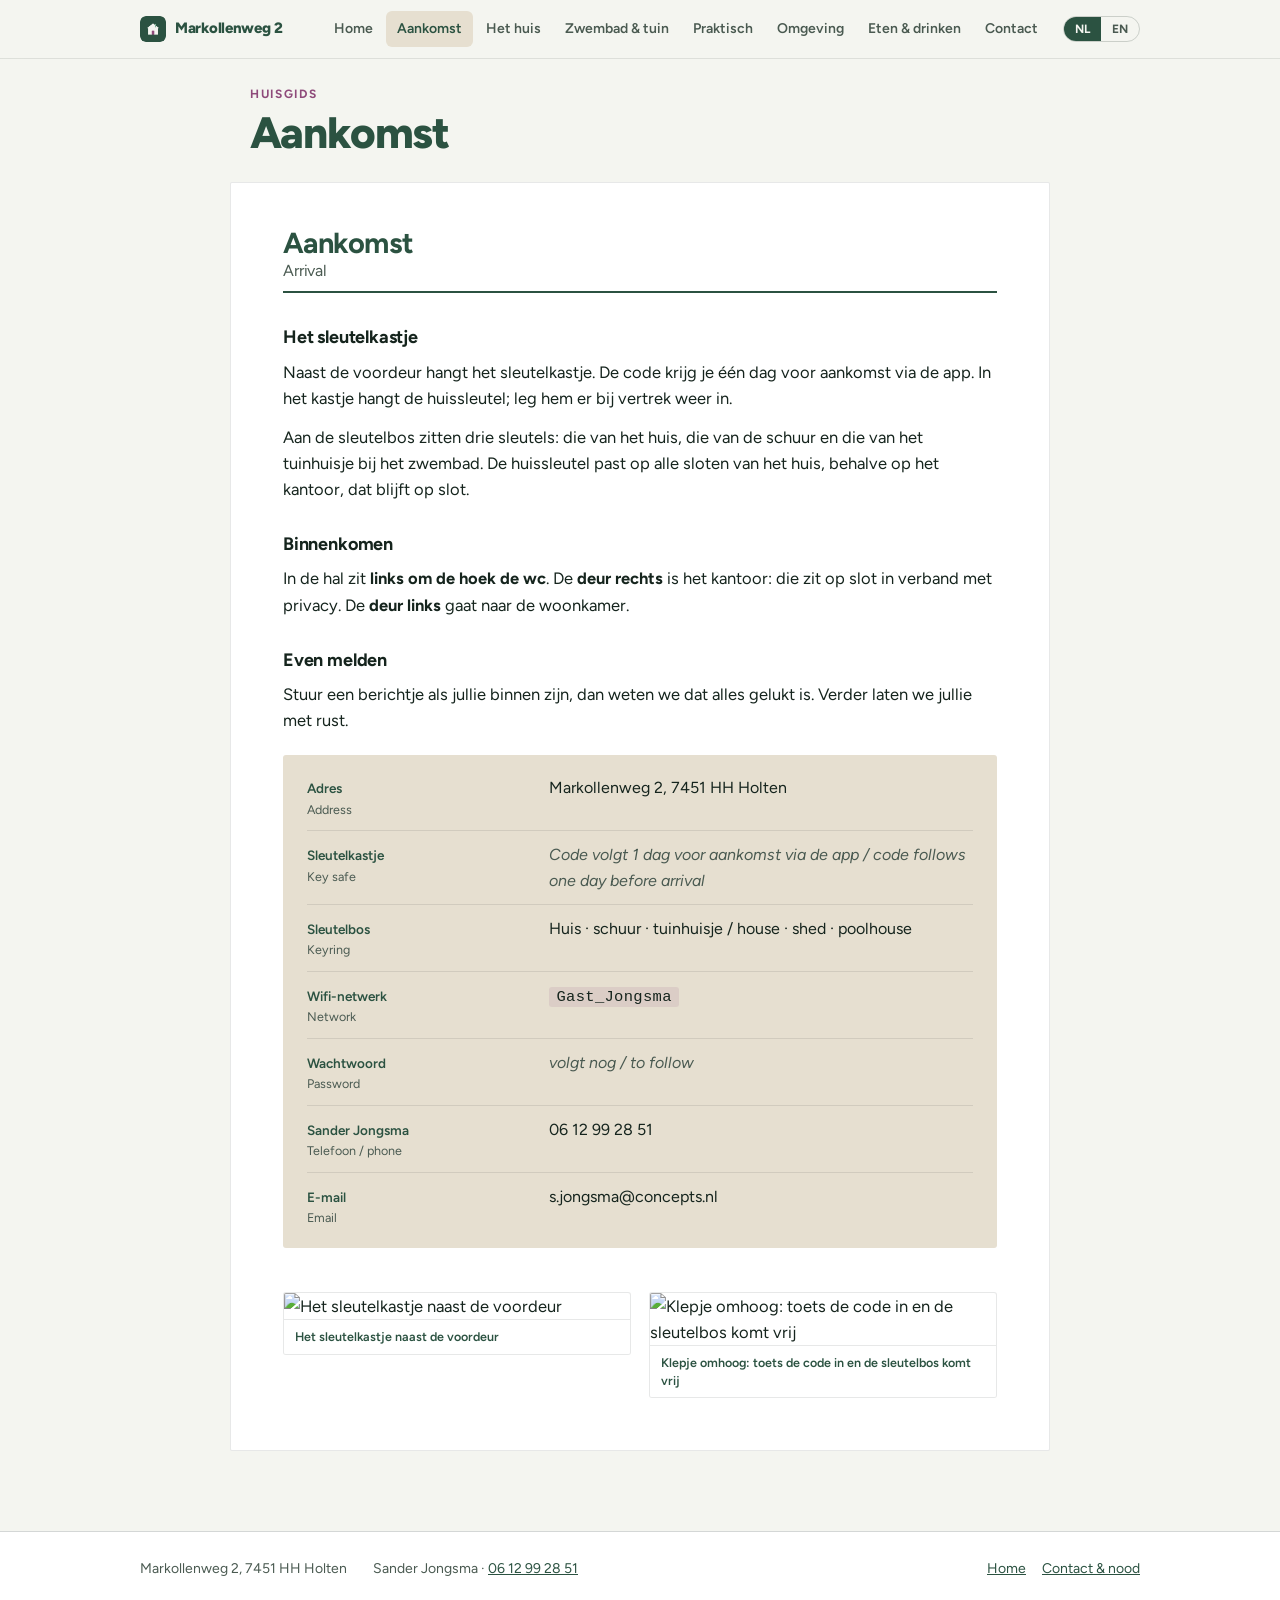
==== aankomst.html @ 1d3ffe27 "Add files via upload" ====
<!DOCTYPE html>
<html lang="nl">
<head>
<meta charset="utf-8">
<meta name="viewport" content="width=device-width, initial-scale=1">
<title>Aankomst | Huisgids Markollenweg 2</title>
<meta name="description" content="Gastengids voor Markollenweg 2 in Holten.">
<meta name="theme-color" media="(prefers-color-scheme: light)" content="#2B5241">
<meta name="theme-color" media="(prefers-color-scheme: dark)" content="#101A16">
<meta name="apple-mobile-web-app-capable" content="yes">
<meta name="mobile-web-app-capable" content="yes">
<meta name="apple-mobile-web-app-title" content="Huisgids">
<link rel="manifest" href="manifest.webmanifest">
<link rel="icon" type="image/png" href="favicon-64.png" sizes="64x64">
<link rel="apple-touch-icon" href="apple-touch-icon.png">
<link rel="preconnect" href="https://fonts.googleapis.com">
<link rel="preconnect" href="https://fonts.gstatic.com" crossorigin>
<link href="https://fonts.googleapis.com/css2?family=Figtree:ital,wght@0,400;0,500;0,600;0,700;0,800;1,400&display=swap" rel="stylesheet">
<link rel="stylesheet" href="styles.css">
</head>
<body data-lang="nl">
<header class="nav">
  <div class="nav-in">
    <a class="brand" href="index.html"><img src="icon-192.png" alt=""><span>Markollenweg 2</span></a>
    <button class="burger" aria-label="Menu" aria-expanded="false"><svg viewBox="0 0 24 24" fill="none" stroke="currentColor" stroke-width="2"><path d="M3 6h18M3 12h18M3 18h18"/></svg></button>
    <nav class="menu" id="menu"><a href="index.html"><span class="bi"><span class="nl" lang="nl">Home</span><span class="en" lang="en">Home</span></span></a><a href="aankomst.html" aria-current="page"><span class="bi"><span class="nl" lang="nl">Aankomst</span><span class="en" lang="en">Arrival</span></span></a><a href="het-huis.html"><span class="bi"><span class="nl" lang="nl">Het huis</span><span class="en" lang="en">Inside the house</span></span></a><a href="zwembad-tuin.html"><span class="bi"><span class="nl" lang="nl">Zwembad &amp; tuin</span><span class="en" lang="en">Pool &amp; garden</span></span></a><a href="praktisch.html"><span class="bi"><span class="nl" lang="nl">Praktisch</span><span class="en" lang="en">Practical</span></span></a><a href="omgeving.html"><span class="bi"><span class="nl" lang="nl">Omgeving</span><span class="en" lang="en">Nearby</span></span></a><a href="eten-drinken.html"><span class="bi"><span class="nl" lang="nl">Eten &amp; drinken</span><span class="en" lang="en">Where to eat</span></span></a><a href="contact.html"><span class="bi"><span class="nl" lang="nl">Contact</span><span class="en" lang="en">Contact</span></span></a></nav>
    <div class="lang" role="group" aria-label="Taal / Language">
      <button type="button" data-l="nl" aria-pressed="true">NL</button>
      <button type="button" data-l="en" aria-pressed="false">EN</button>
    </div>
  </div>
</header><div class="pagehead"><p class="eyebrow"><span class="bi"><span class="nl" lang="nl">Huisgids</span><span class="en" lang="en">House guide</span></span></p><h1 class="bi"><span class="nl" lang="nl">Aankomst</span><span class="en" lang="en">Arrival</span></h1></div>
<main>
<section class="sheet">
  <div class="chap">
    <h2>Aankomst<span>Arrival</span></h2>
  </div>

  <div class="bi">
    <div class="nl">
      <h3>Het sleutelkastje</h3>
      <p>Naast de voordeur hangt het sleutelkastje. De code krijg je &eacute;&eacute;n dag voor aankomst via de app. In het kastje hangt de huissleutel; leg hem er bij vertrek weer in.</p>
      <p>Aan de sleutelbos zitten drie sleutels: die van het huis, die van de schuur en die van het tuinhuisje bij het zwembad. De huissleutel past op alle sloten van het huis, behalve op het kantoor, dat blijft op slot.</p>
      <h3>Binnenkomen</h3>
      <p>In de hal zit <strong>links om de hoek de wc</strong>. De <strong>deur rechts</strong> is het kantoor: die zit op slot in verband met privacy. De <strong>deur links</strong> gaat naar de woonkamer.</p>
      <h3>Even melden</h3>
      <p>Stuur een berichtje als jullie binnen zijn, dan weten we dat alles gelukt is. Verder laten we jullie met rust.</p>
    </div>
    <div class="en">
      <h3>The key safe</h3>
      <p>The key safe is next to the front door. You&rsquo;ll receive the code one day before arrival, through the app. The house key is inside; please put it back when you leave.</p>
      <p>The keyring holds three keys: one for the house, one for the shed and one for the poolhouse by the swimming pool. The house key fits every lock in the house except the office, which stays locked.</p>
      <h3>Coming in</h3>
      <p>In the hallway, the <strong>toilet is around the corner to your left</strong>. The <strong>door on the right</strong> is the office, kept locked for privacy. The <strong>door on the left</strong> leads into the living room.</p>
      <h3>Let us know</h3>
      <p>Send us a message once you&rsquo;re inside so we know you got in. After that we&rsquo;ll leave you to it.</p>
    </div>
  </div>

  <div class="panel">
    <dl class="rows">
      <div class="row"><dt>Adres<small>Address</small></dt><dd>Markollenweg 2, 7451 HH Holten</dd></div>
      <div class="row"><dt>Sleutelkastje<small>Key safe</small></dt><dd><span class="soon">Code volgt 1 dag voor aankomst via de app / code follows one day before arrival</span></dd></div>
      <div class="row"><dt>Sleutelbos<small>Keyring</small></dt><dd>Huis &middot; schuur &middot; tuinhuisje / house &middot; shed &middot; poolhouse</dd></div>
      <div class="row"><dt>Wifi-netwerk<small>Network</small></dt><dd><span class="code">Gast_Jongsma</span></dd></div>
      <div class="row"><dt>Wachtwoord<small>Password</small></dt><dd><span class="soon">volgt nog / to follow</span></dd></div>
      <div class="row"><dt>Sander Jongsma<small>Telefoon / phone</small></dt><dd>06 12 99 28 51</dd></div>
      <div class="row"><dt>E-mail<small>Email</small></dt><dd>s.jongsma@concepts.nl</dd></div>
    </dl>
  </div>

  <div class="duo"><figure class="pic"><img src="img/b8a366e52e.jpg" alt="Het sleutelkastje naast de voordeur"><figcaption class="bi"><span class="nl" lang="nl">Het sleutelkastje naast de voordeur</span><span class="en" lang="en">The key safe beside the front door</span></figcaption></figure><figure class="pic"><img src="img/321fe75108.jpg" alt="Klepje omhoog: toets de code in en de sleutelbos komt vrij"><figcaption class="bi"><span class="nl" lang="nl">Klepje omhoog: toets de code in en de sleutelbos komt vrij</span><span class="en" lang="en">Lid up: enter the code and the keyring comes free</span></figcaption></figure></div>
</section>
</main>
<footer class="site-foot">
  <div class="in">
    <span>Markollenweg 2, 7451 HH Holten</span>
    <span>Sander Jongsma &middot; <a href="tel:+31612992851">06 12 99 28 51</a></span>
    <span class="foot-links">
      <a href="index.html"><span class="bi"><span class="nl" lang="nl">Home</span><span class="en" lang="en">Home</span></span></a>
      <a href="contact.html"><span class="bi"><span class="nl" lang="nl">Contact &amp; nood</span><span class="en" lang="en">Contact &amp; emergencies</span></span></a>
    </span>
  </div>
</footer>
<script src="app.js"></script>
</body>
</html>
---- styles.css ----
:root{
  --paper:#F4F5F0;
  --ink:#15241D;
  --ink-soft:#4A5A51;
  --pine:#2B5241;
  --pine-2:#3F6B57;
  --heather:#8E4A7A;
  --sand:#E6DFD0;
  --line:rgba(21,36,29,.18);
  --line-soft:rgba(21,36,29,.10);
  --sheet-bg:#FFFFFF;
  --serif:Aptos,"Segoe UI",Figtree,system-ui,"Helvetica Neue",Arial,sans-serif;
  --display:Aptos,"Segoe UI",Figtree,system-ui,"Helvetica Neue",Arial,sans-serif;
}
@media (prefers-color-scheme: dark){
  :root:not([data-theme="light"]){
    --paper:#101A16;
    --ink:#E9EDE6;
    --ink-soft:#A6B4AB;
    --pine:#8FC0A9;
    --pine-2:#7FB199;
    --heather:#D089B6;
    --sand:#22302A;
    --line:rgba(233,237,230,.22);
    --line-soft:rgba(233,237,230,.12);
    --sheet-bg:#16221D;
  }
}
:root[data-theme="dark"]{
  --paper:#101A16;
  --ink:#E9EDE6;
  --ink-soft:#A6B4AB;
  --pine:#8FC0A9;
  --pine-2:#7FB199;
  --heather:#D089B6;
  --sand:#22302A;
  --line:rgba(233,237,230,.22);
  --line-soft:rgba(233,237,230,.12);
  --sheet-bg:#16221D;
}

*{box-sizing:border-box}
html{-webkit-text-size-adjust:100%}
body{
  margin:0;
  background:var(--paper);
  color:var(--ink);
  font-family:var(--serif);
  font-size:16.5px;
  line-height:1.58;
  font-optical-sizing:auto;
}

/* ---------- toolbar ---------- */
.bar{
  position:sticky;top:0;z-index:20;
  display:flex;align-items:center;gap:16px;flex-wrap:wrap;
  padding:10px 20px;
  background:color-mix(in srgb, var(--paper) 88%, transparent);
  backdrop-filter:blur(10px);
  border-bottom:1px solid var(--line-soft);
}
.bar .mark{
  font-family:var(--display);font-weight:800;font-size:15px;
  letter-spacing:-.02em;color:var(--pine);margin-right:auto;
}
.seg{display:flex;border:1px solid var(--line);border-radius:999px;overflow:hidden}
.seg button{
  font-family:var(--display);font-size:13px;font-weight:600;
  padding:6px 15px;border:0;background:transparent;color:var(--ink-soft);cursor:pointer;
}
.seg button[aria-pressed="true"]{background:var(--pine);color:var(--paper)}
.bar .print{
  font-family:var(--display);font-size:13px;font-weight:600;
  padding:7px 15px;border:1px solid var(--line);border-radius:999px;
  background:transparent;color:var(--ink);cursor:pointer;
}
.bar .print:hover{border-color:var(--pine);color:var(--pine)}
:focus-visible{outline:2px solid var(--heather);outline-offset:2px}

/* ---------- sheet ---------- */
.sheet{
  max-width:820px;margin:26px auto;padding:44px 52px 52px;
  background:var(--sheet-bg);
  border:1px solid var(--line-soft);
  border-radius:2px;
}
.sheet:last-of-type{margin-bottom:80px}

/* ---------- cover ---------- */
.cover{
  background:var(--pine);color:#F4F5F0;border:0;
  padding:0;overflow:hidden;position:relative;
}
:root[data-theme="dark"] .cover{background:#1E3D30}
@media (prefers-color-scheme: dark){:root:not([data-theme="light"]) .cover{background:#1E3D30}}
.cover-in{padding:56px 52px 0}
.kicker{
  font-family:var(--display);font-weight:600;font-size:14px;
  color:#B7D8C4;margin:0 0 26px;
}
.cover h1{
  font-family:var(--display);font-weight:800;
  font-size:clamp(44px,8.6vw,80px);line-height:.96;letter-spacing:-.03em;
  margin:0 0 22px;
}
.cover h1 em{font-style:normal;color:#E3A9CE}
.cover .lede{
  font-size:19px;line-height:1.55;max-width:34em;color:#DDE7DF;margin:0 0 34px;
}
.cover .addr{
  font-family:var(--display);font-size:14px;font-weight:600;color:#B7D8C4;
  border-top:1px solid rgba(255,255,255,.22);padding-top:14px;margin-bottom:34px;
}
.ridge{display:block;width:100%;height:auto;margin-top:-1px}

/* ---------- chapter head ---------- */
.chap{display:flex;align-items:baseline;gap:18px;border-bottom:2px solid var(--pine);padding-bottom:12px;margin:0 0 30px}
.chap .num{
  font-family:var(--display);font-weight:800;font-size:40px;line-height:1;
  color:var(--heather);letter-spacing:-.04em;
}
.chap h2{
  font-family:var(--display);font-weight:700;font-size:29px;line-height:1.1;
  letter-spacing:-.02em;margin:0;color:var(--pine);
}
.chap h2 span{display:block;font-size:16px;font-weight:400;color:var(--ink-soft);letter-spacing:-.01em;margin-top:3px}

h3{
  font-family:var(--display);font-weight:700;font-size:18px;letter-spacing:-.01em;
  margin:28px 0 7px;color:var(--ink);
}
h3:first-child{margin-top:0}
p{margin:0 0 13px;max-width:66ch}
.sheet a{color:var(--heather)}
ul.plain{margin:0 0 13px;padding-left:1.15em;max-width:66ch}
ul.plain li{margin:0 0 5px}

/* ---------- bilingual ---------- */
body:not([data-lang]) .en{display:none}
body[data-lang="nl"] .en{display:none}
body[data-lang="en"] .nl{display:none}
.bi>div>*:first-child{margin-top:0}

/* ---------- fact panels ---------- */
.panel{
  background:var(--sand);border-radius:3px;padding:20px 24px;margin:22px 0;
}
.rows{display:grid;gap:11px;margin:0}
.row{
  display:grid;grid-template-columns:minmax(120px,34%) 1fr;gap:16px;align-items:baseline;
  padding-bottom:11px;border-bottom:1px solid var(--line-soft);
}
.row:last-child{padding-bottom:0;border-bottom:0}
.row dt{
  font-family:var(--display);font-size:13.5px;font-weight:600;color:var(--pine);margin:0;
}
.row dt small{display:block;font-weight:400;color:var(--ink-soft);font-size:12.5px}
.row dd{margin:0;font-size:16px}
.code{font-family:ui-monospace,"SF Mono",Menlo,Consolas,monospace;font-size:15.5px;letter-spacing:.02em;background:rgba(142,74,122,.12);padding:1px 7px;border-radius:3px}
:root[data-theme="dark"] .code{background:rgba(208,137,182,.18)}
@media (prefers-color-scheme: dark){:root:not([data-theme="light"]) .code{background:rgba(208,137,182,.18)}}
.soon{font-style:italic;color:var(--ink-soft)}

/* ---------- tips ---------- */
.tips{display:grid;gap:0;margin:22px 0 0}
.tip{display:grid;grid-template-columns:1fr;gap:4px;padding:16px 0;border-top:1px solid var(--line-soft)}
.tip:last-child{border-bottom:1px solid var(--line-soft)}
.tip .t{font-family:var(--display);font-weight:600;font-size:17px;color:var(--ink)}
.tip .t .bi{display:inline}
.tip .meta{font-family:var(--display);font-size:13px;color:var(--heather);font-weight:600}
.fav{
  display:inline-block;font-family:var(--display);font-size:11px;font-weight:800;
  letter-spacing:.10em;text-transform:uppercase;color:var(--sheet-bg);background:var(--heather);
  padding:2px 7px;border-radius:2px;margin-left:8px;vertical-align:2px;
}
.tip p{margin:2px 0 0;font-size:15.5px;color:var(--ink-soft)}
.tip .info{
  font-family:var(--display);font-size:13px;font-weight:500;line-height:1.5;
  color:var(--ink-soft);margin:3px 0 2px;max-width:none;
}
.tip .info a{color:var(--heather);text-decoration:none;border-bottom:1px solid rgba(142,74,122,.35)}
.tip .info a:hover{border-bottom-color:var(--heather)}
.bit{margin-top:9px;border-left:2px solid var(--sand);padding-left:12px}
.bit p{font-size:14.5px;color:var(--ink);margin:0}
h3 .dist{
  font-family:var(--display);font-size:12.5px;font-weight:600;letter-spacing:.04em;
  color:var(--heather);margin-left:8px;
}

/* ---------- checklist ---------- */
.check{list-style:none;padding:0;margin:18px 0 0;display:grid;gap:0}
.check li{
  display:grid;grid-template-columns:22px 1fr;gap:14px;align-items:start;
  padding:13px 0;border-bottom:1px solid var(--line-soft);font-size:16px;
}
.check li::before{
  content:"";width:17px;height:17px;margin-top:4px;
  border:1.5px solid var(--pine-2);border-radius:2px;
}

/* ---------- photo placeholders ---------- */
.ph{
  margin:22px 0;padding:0;position:relative;
  border:1px dashed var(--pine-2);border-radius:3px;
  background:
    repeating-linear-gradient(135deg,transparent 0 9px,color-mix(in srgb,var(--pine) 7%,transparent) 9px 10px),
    var(--sand);
  display:flex;align-items:flex-end;justify-content:flex-start;
  min-height:210px;
}
.ph.tall{min-height:280px}
.ph.short{min-height:150px}
.ph::after{
  content:attr(data-cap);
  font-family:var(--display);font-size:12.5px;font-weight:600;line-height:1.35;
  color:var(--pine);background:var(--sheet-bg);
  border:1px solid var(--line-soft);border-radius:2px;
  padding:6px 10px;margin:14px;max-width:80%;
}
.duo{display:grid;grid-template-columns:1fr 1fr;gap:18px;align-items:start}
.duo .ph{margin:22px 0 0}
.pic{
  margin:22px 0;max-width:360px;
  border:1px solid var(--line-soft);border-radius:3px;overflow:hidden;background:var(--sheet-bg);
}
.pic img{display:block;width:100%;height:auto}
.pic figcaption{
  font-family:var(--display);font-size:12.5px;font-weight:600;line-height:1.4;
  color:var(--pine);padding:8px 11px;background:var(--sheet-bg);border-top:1px solid var(--line-soft);
}
.duo .pic{margin:22px 0 0;max-width:none}
.pic.wide{max-width:none}
.coverpic{display:block;width:100%;height:auto;margin-top:-1px}

.note{font-size:14.5px;color:var(--ink-soft);font-style:italic;border-left:2px solid var(--heather);padding-left:14px;margin:20px 0 0}
.todo{
  margin:22px 0 0;padding:16px 20px;border:1px dashed var(--heather);border-radius:3px;
  background:color-mix(in srgb,var(--heather) 7%,transparent);
}
.todo h3{margin-top:0;color:var(--heather)}
.todo p:last-child,.todo ul:last-child{margin-bottom:0}

@media (max-width:760px){
  .sheet{padding:30px 22px 36px;margin:14px 10px}
  .cover-in{padding:38px 22px 0}
  .row{grid-template-columns:1fr;gap:2px}
  .duo{grid-template-columns:1fr}
  body{font-size:16px}
}
@media (prefers-reduced-motion:reduce){*{animation:none!important;transition:none!important}}

/* ---------- PRINT: A4, beide talen naast elkaar ---------- */
@media print{
  @page{size:A4;margin:15mm 14mm 14mm}
  html,body{background:#fff;color:#15241D;font-size:9.6pt;line-height:1.45}
  .bar{display:none}
  .sheet{
    max-width:none;margin:0;padding:0;border:0;background:#fff;
    break-after:page;page-break-after:always;
  }
  .sheet:last-of-type{break-after:auto;page-break-after:auto}
  .cover{background:#2B5241!important;-webkit-print-color-adjust:exact;print-color-adjust:exact;color:#fff!important}
  .cover-in{padding:24mm 18mm 0}
  .cover h1{font-size:52pt}
  .cover .lede{font-size:12pt}
  .panel,.ph{-webkit-print-color-adjust:exact;print-color-adjust:exact}
  .chap{margin-bottom:7mm}
  .chap .num{font-size:26pt}
  .chap h2{font-size:19pt}
  h3{font-size:12pt;margin:6mm 0 2mm}
  .ph{min-height:38mm;break-inside:avoid}
  .pic{break-inside:avoid;max-width:52mm}
  .duo .pic{max-width:none}
  .pic figcaption{font-size:8pt;padding:2mm 2.5mm}
  .pic figcaption.bi{display:block}
  .pic figcaption .en{color:#3A4A41}
  .coverpic{max-height:78mm;object-fit:cover;-webkit-print-color-adjust:exact;print-color-adjust:exact}
  .ph.tall{min-height:52mm}
  .ph.short{min-height:30mm}
  .panel{break-inside:avoid}
  .tip,.check li{break-inside:avoid}
  .tip .info{font-size:8.2pt}
  .bit{break-inside:avoid}
  .todo{break-inside:avoid;-webkit-print-color-adjust:exact;print-color-adjust:exact}

  /* beide talen tonen, twee kolommen */
  body .nl,
  body .en{display:block!important}
  .bi{
    display:grid;grid-template-columns:1fr 1fr;gap:9mm;
    break-inside:avoid;
  }
  .bi .en{border-left:1px solid rgba(21,36,29,.16);padding-left:9mm;color:#3A4A41}
}

/* ===== website chrome ===== */
.nav{position:sticky;top:0;z-index:40;background:color-mix(in srgb,var(--paper) 90%,transparent);backdrop-filter:blur(10px);border-bottom:1px solid var(--line-soft)}
.nav-in{max-width:1040px;margin:0 auto;display:flex;align-items:center;gap:14px;padding:11px 20px}
.brand{font-family:var(--display);font-weight:800;font-size:15px;letter-spacing:-.02em;color:var(--pine);text-decoration:none;margin-right:auto;display:flex;align-items:center;gap:9px;white-space:nowrap}
.brand img{width:26px;height:26px;border-radius:6px;display:block}
.menu{display:flex;gap:2px;align-items:center}
.menu a{font-family:var(--display);font-size:14px;font-weight:600;color:var(--ink-soft);text-decoration:none;padding:7px 11px;border-radius:6px;white-space:nowrap}
.menu a:hover{color:var(--pine);background:var(--sand)}
.menu a[aria-current="page"]{color:var(--pine);background:var(--sand)}
.lang{display:flex;border:1px solid var(--line);border-radius:999px;overflow:hidden;flex:0 0 auto}
.lang button{font-family:var(--display);font-size:12px;font-weight:700;padding:5px 11px;border:0;background:transparent;color:var(--ink-soft);cursor:pointer}
.lang button[aria-pressed="true"]{background:var(--pine);color:var(--paper)}
.burger{display:none;flex:0 0 auto;width:40px;height:34px;border:1px solid var(--line);border-radius:7px;background:transparent;cursor:pointer;align-items:center;justify-content:center;color:var(--ink)}
.burger svg{width:20px;height:20px}
@media (max-width:1080px){
  .menu{position:fixed;inset:56px 0 auto 0;flex-direction:column;gap:0;background:var(--sheet-bg);border-bottom:1px solid var(--line);padding:8px 14px 16px;box-shadow:0 18px 40px rgba(0,0,0,.14);transform:translateY(-140%);transition:transform .28s ease;max-height:calc(100vh - 56px);overflow:auto}
  .menu.open{transform:translateY(0)}
  .menu a{padding:12px 10px;font-size:16px;border-radius:8px}
  .burger{display:inline-flex}
}
@media (prefers-reduced-motion:reduce){.menu{transition:none}}
/* page header */
.pagehead{max-width:820px;margin:26px auto 0;padding:0 20px}
.pagehead .eyebrow{font-family:var(--display);font-size:12px;font-weight:700;letter-spacing:.14em;text-transform:uppercase;color:var(--heather);margin:0 0 6px}
.pagehead h1{font-family:var(--display);font-weight:800;font-size:clamp(30px,6vw,44px);line-height:1.04;letter-spacing:-.025em;color:var(--pine);margin:0;text-wrap:balance}
/* homepage */
.hero{background:var(--pine);color:#F4F5F0;overflow:hidden;position:relative}
:root[data-theme="dark"] .hero{background:#1E3D30}
@media (prefers-color-scheme:dark){:root:not([data-theme="light"]) .hero{background:#1E3D30}}
.hero-in{max-width:1040px;margin:0 auto;padding:44px 20px 0}
.hero .kick{font-family:var(--display);font-weight:600;font-size:14px;color:#B7D8C4;margin:0 0 20px}
.hero h1{font-family:var(--display);font-weight:800;font-size:clamp(40px,8vw,72px);line-height:.98;letter-spacing:-.03em;margin:0 0 18px}
.hero h1 em{font-style:normal;color:#E3A9CE}
.hero .lede{font-size:18px;line-height:1.55;max-width:40ch;color:#DDE7DF;margin:0 0 30px}
.hero .addr{font-family:var(--display);font-size:13.5px;font-weight:600;color:#B7D8C4;border-top:1px solid rgba(255,255,255,.22);padding-top:14px;margin-bottom:30px}
.home-wrap{max-width:1040px;margin:0 auto;padding:0 20px 70px}
.quick{display:grid;grid-template-columns:repeat(auto-fit,minmax(200px,1fr));gap:1px;background:var(--line);border:1px solid var(--line);border-radius:4px;overflow:hidden;margin:30px 0 46px}
.quick div{background:var(--sheet-bg);padding:16px 18px}
.quick dt{font-family:var(--display);font-size:11.5px;font-weight:700;letter-spacing:.1em;text-transform:uppercase;color:var(--ink-soft);margin:0 0 4px}
.quick dd{margin:0;font-size:15.5px;font-weight:550;color:var(--ink)}
.quick dd a{color:var(--pine)}
.home-wrap h2{font-family:var(--display);font-weight:750;font-size:24px;color:var(--pine);letter-spacing:-.01em;margin:0 0 20px}
.cards{display:grid;grid-template-columns:repeat(auto-fill,minmax(250px,1fr));gap:20px}
.card{display:flex;flex-direction:column;background:var(--sheet-bg);border:1px solid var(--line-soft);border-radius:6px;overflow:hidden;text-decoration:none;color:inherit;transition:transform .16s ease,box-shadow .16s ease}
.card:hover{transform:translateY(-3px);box-shadow:0 14px 30px rgba(21,36,29,.12)}
.card .thumb{aspect-ratio:16/10;background:var(--sand);overflow:hidden}
.card .thumb img{width:100%;height:100%;object-fit:cover;display:block}
.card .body{padding:15px 17px 18px}
.card .t{font-family:var(--display);font-weight:700;font-size:18px;color:var(--pine);margin:0 0 5px}
.card .d{font-size:14px;color:var(--ink-soft);margin:0;line-height:1.5}
.card .go{font-family:var(--display);font-size:13px;font-weight:700;color:var(--heather);margin-top:11px}
/* footer */
.site-foot{border-top:1px solid var(--line);background:var(--sheet-bg)}
.site-foot .in{max-width:1040px;margin:0 auto;padding:26px 20px;display:flex;flex-wrap:wrap;gap:14px 26px;align-items:baseline;font-size:14px;color:var(--ink-soft)}
.site-foot a{color:var(--pine)}
.site-foot .foot-links{display:flex;gap:16px;flex-wrap:wrap;margin-left:auto}
/* per-page sheet spacing: keep sheets flowing */
.sheet{max-width:820px}
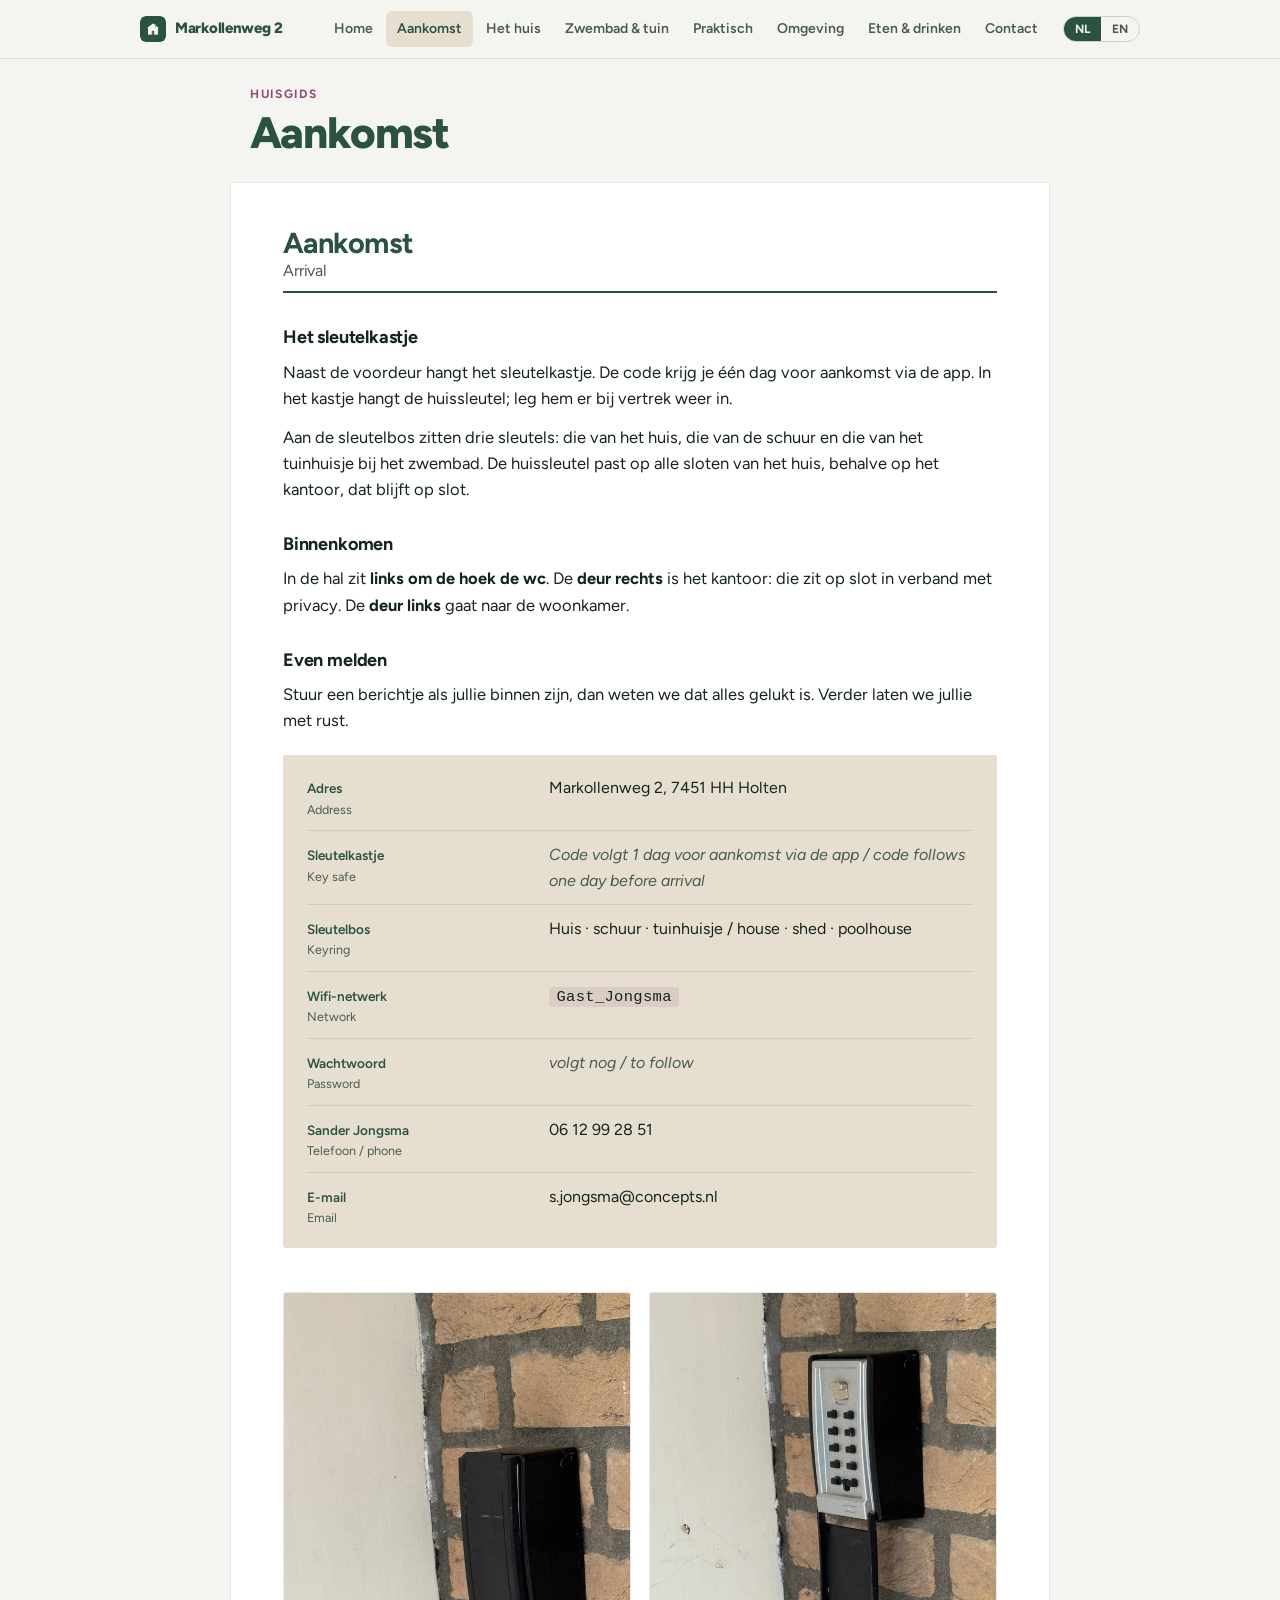
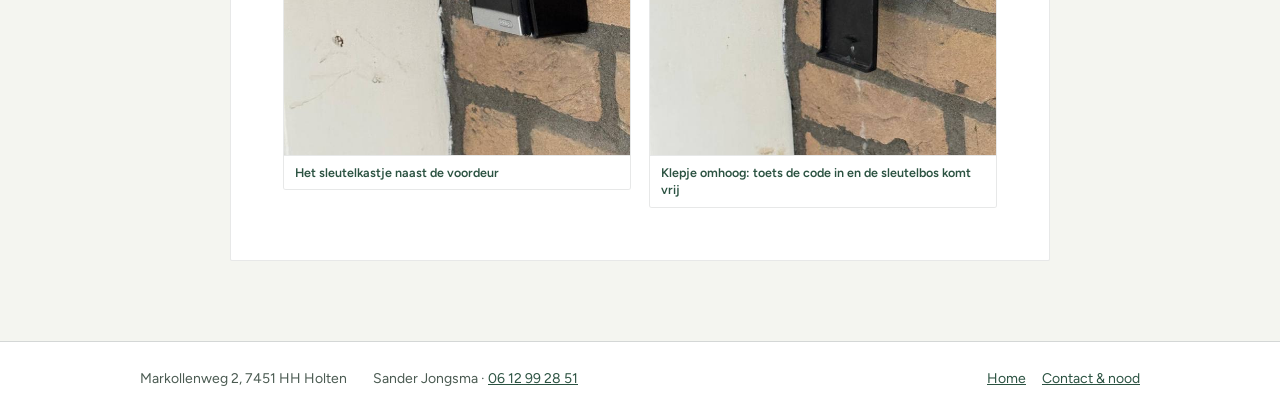
==== commit 42106fea: "Add files via upload" ====
--- a/aankomst.html
+++ b/aankomst.html
@@ -69,7 +69,7 @@
     </dl>
   </div>
 
-  <div class="duo"><figure class="pic"><img src="img/b8a366e52e.jpg" alt="Het sleutelkastje naast de voordeur"><figcaption class="bi"><span class="nl" lang="nl">Het sleutelkastje naast de voordeur</span><span class="en" lang="en">The key safe beside the front door</span></figcaption></figure><figure class="pic"><img src="img/321fe75108.jpg" alt="Klepje omhoog: toets de code in en de sleutelbos komt vrij"><figcaption class="bi"><span class="nl" lang="nl">Klepje omhoog: toets de code in en de sleutelbos komt vrij</span><span class="en" lang="en">Lid up: enter the code and the keyring comes free</span></figcaption></figure></div>
+  <div class="duo"><figure class="pic"><img src="[data-uri]" alt="Het sleutelkastje naast de voordeur"><figcaption class="bi"><span class="nl" lang="nl">Het sleutelkastje naast de voordeur</span><span class="en" lang="en">The key safe beside the front door</span></figcaption></figure><figure class="pic"><img src="[data-uri]" alt="Klepje omhoog: toets de code in en de sleutelbos komt vrij"><figcaption class="bi"><span class="nl" lang="nl">Klepje omhoog: toets de code in en de sleutelbos komt vrij</span><span class="en" lang="en">Lid up: enter the code and the keyring comes free</span></figcaption></figure></div>
 </section>
 </main>
 <footer class="site-foot">
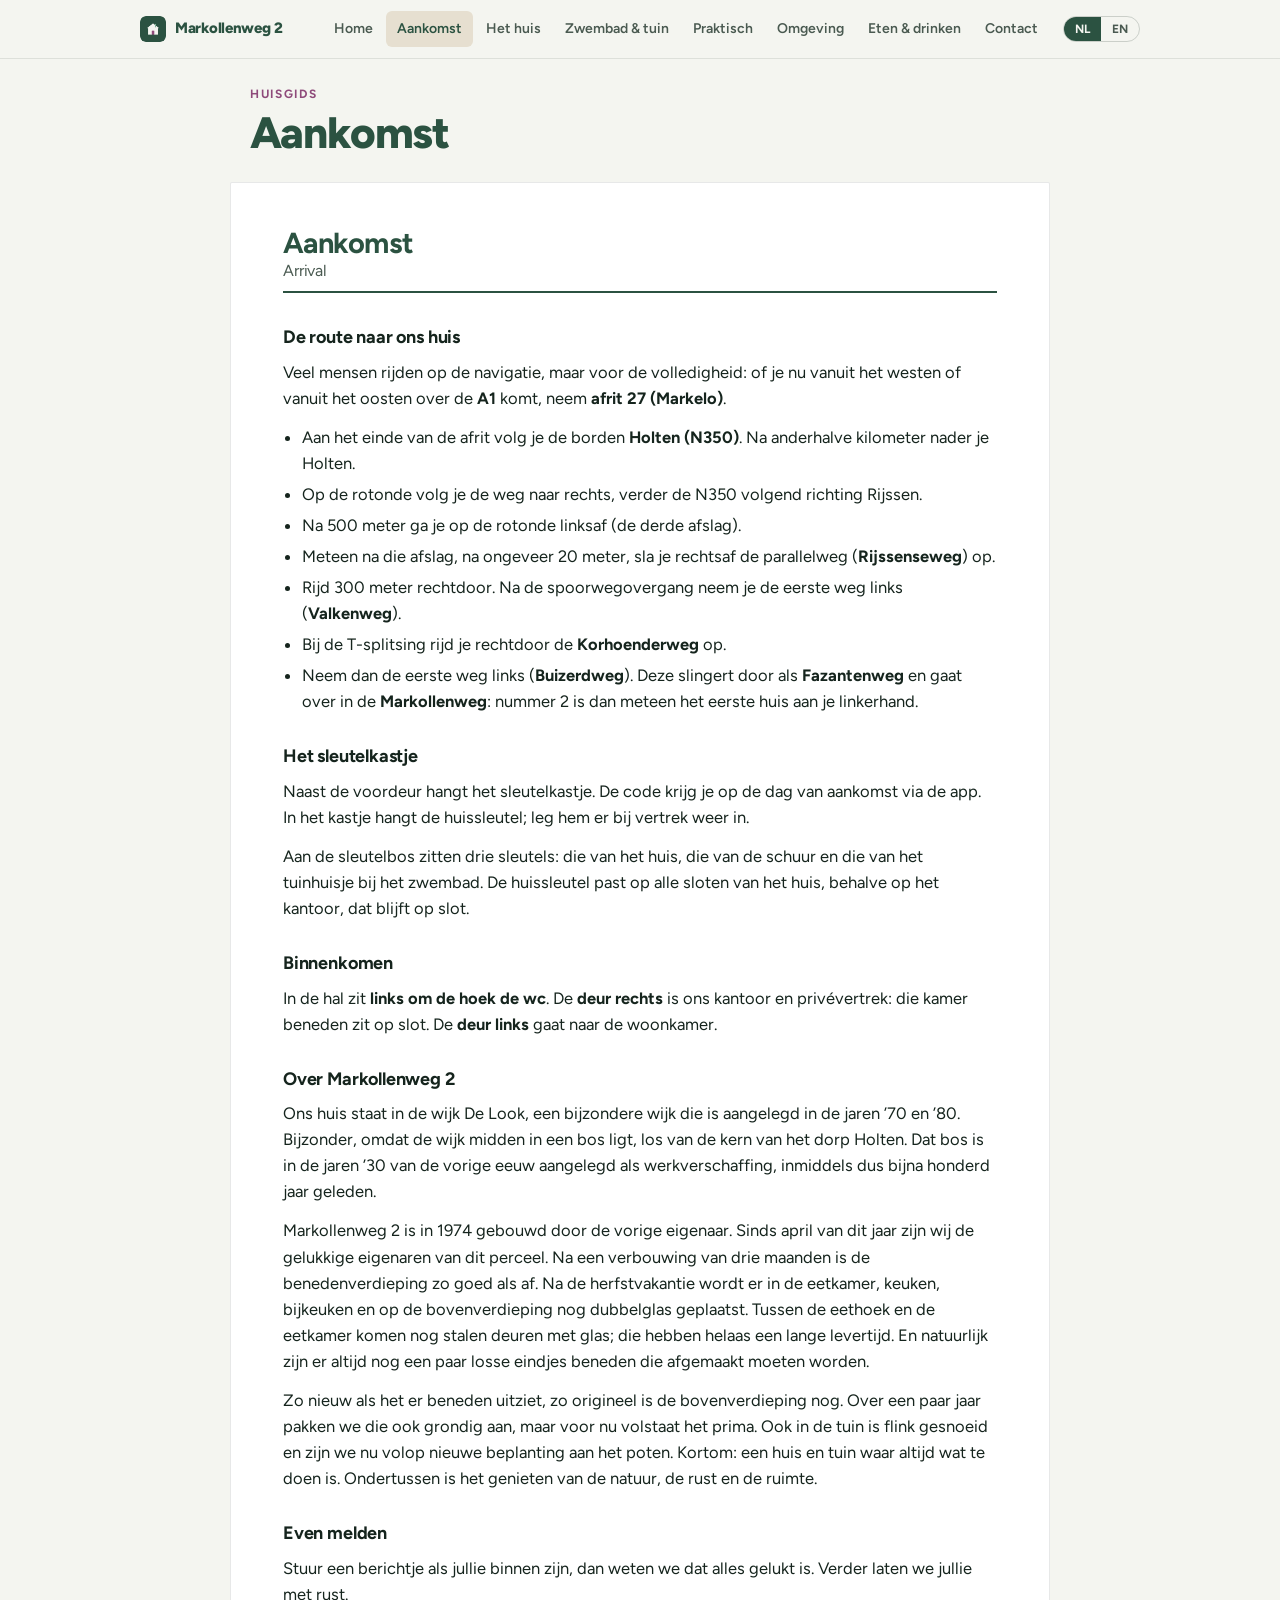
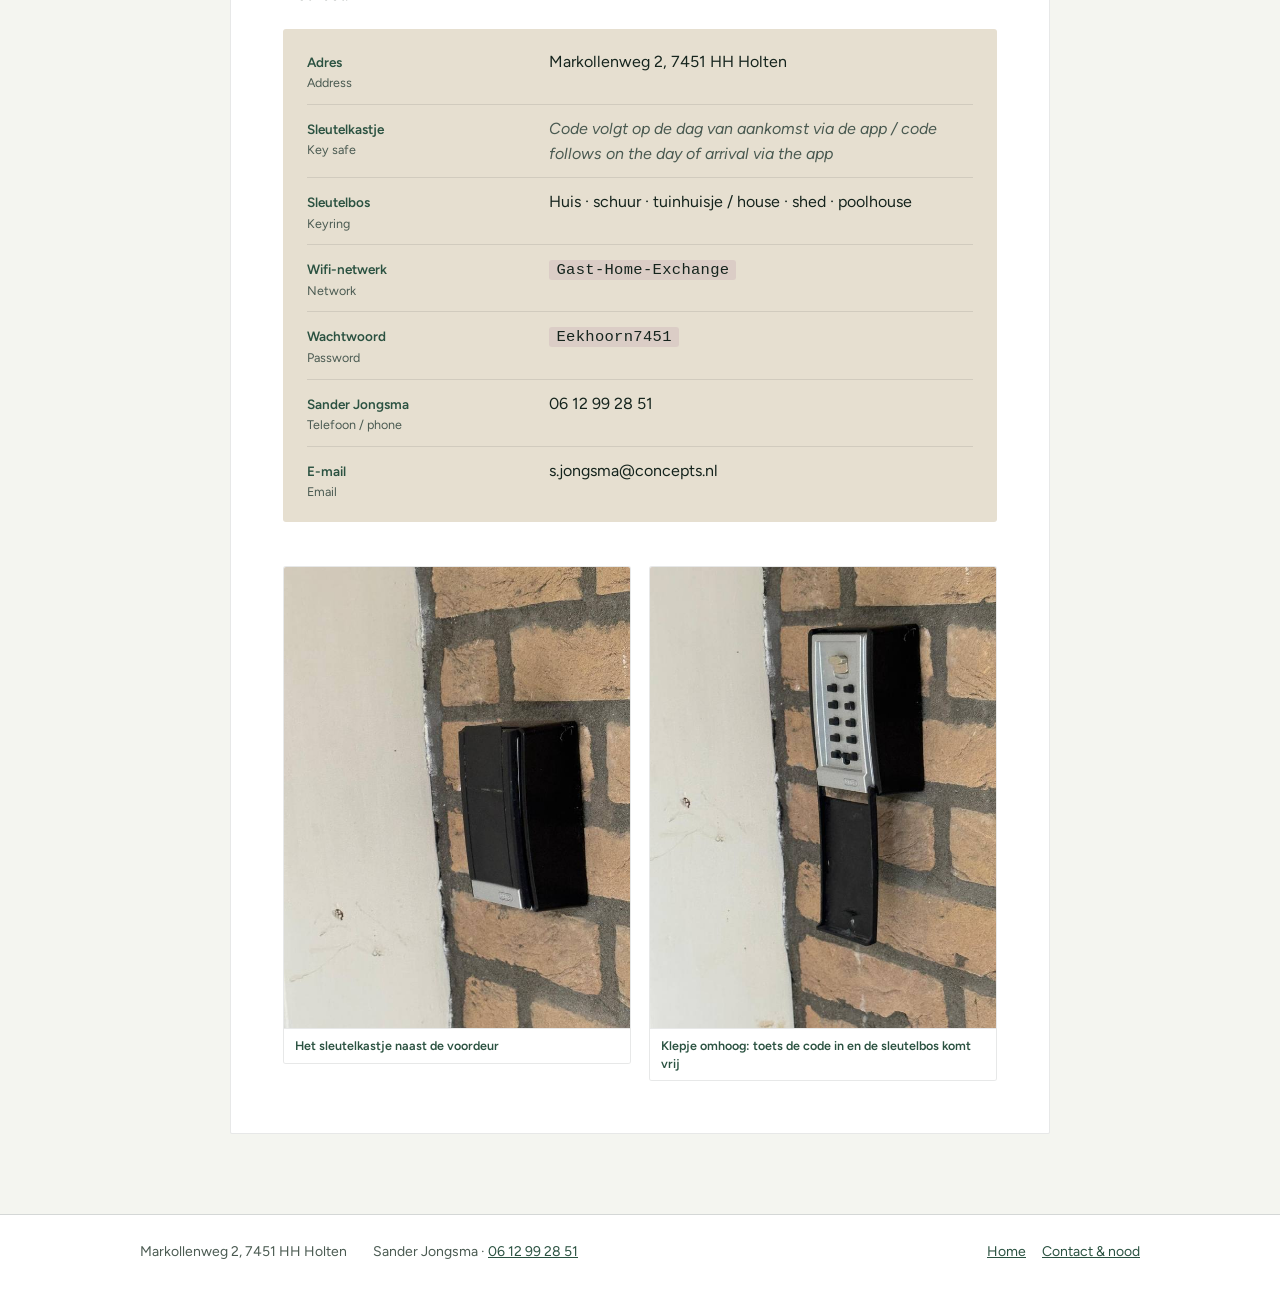
==== commit 2b29af8a: "Add files via upload" ====
--- a/aankomst.html
+++ b/aankomst.html
@@ -38,20 +38,50 @@
 
   <div class="bi">
     <div class="nl">
+      <h3>De route naar ons huis</h3>
+      <p>Veel mensen rijden op de navigatie, maar voor de volledigheid: of je nu vanuit het westen of vanuit het oosten over de <strong>A1</strong> komt, neem <strong>afrit 27 (Markelo)</strong>.</p>
+      <ul class="plain">
+        <li>Aan het einde van de afrit volg je de borden <strong>Holten (N350)</strong>. Na anderhalve kilometer nader je Holten.</li>
+        <li>Op de rotonde volg je de weg naar rechts, verder de N350 volgend richting Rijssen.</li>
+        <li>Na 500 meter ga je op de rotonde linksaf (de derde afslag).</li>
+        <li>Meteen na die afslag, na ongeveer 20 meter, sla je rechtsaf de parallelweg (<strong>Rijssenseweg</strong>) op.</li>
+        <li>Rijd 300 meter rechtdoor. Na de spoorwegovergang neem je de eerste weg links (<strong>Valkenweg</strong>).</li>
+        <li>Bij de T-splitsing rijd je rechtdoor de <strong>Korhoenderweg</strong> op.</li>
+        <li>Neem dan de eerste weg links (<strong>Buizerdweg</strong>). Deze slingert door als <strong>Fazantenweg</strong> en gaat over in de <strong>Markollenweg</strong>: nummer 2 is dan meteen het eerste huis aan je linkerhand.</li>
+      </ul>
       <h3>Het sleutelkastje</h3>
-      <p>Naast de voordeur hangt het sleutelkastje. De code krijg je &eacute;&eacute;n dag voor aankomst via de app. In het kastje hangt de huissleutel; leg hem er bij vertrek weer in.</p>
+      <p>Naast de voordeur hangt het sleutelkastje. De code krijg je op de dag van aankomst via de app. In het kastje hangt de huissleutel; leg hem er bij vertrek weer in.</p>
       <p>Aan de sleutelbos zitten drie sleutels: die van het huis, die van de schuur en die van het tuinhuisje bij het zwembad. De huissleutel past op alle sloten van het huis, behalve op het kantoor, dat blijft op slot.</p>
       <h3>Binnenkomen</h3>
-      <p>In de hal zit <strong>links om de hoek de wc</strong>. De <strong>deur rechts</strong> is het kantoor: die zit op slot in verband met privacy. De <strong>deur links</strong> gaat naar de woonkamer.</p>
+      <p>In de hal zit <strong>links om de hoek de wc</strong>. De <strong>deur rechts</strong> is ons kantoor en privévertrek: die kamer beneden zit op slot. De <strong>deur links</strong> gaat naar de woonkamer.</p>
+      <h3>Over Markollenweg 2</h3>
+      <p>Ons huis staat in de wijk De Look, een bijzondere wijk die is aangelegd in de jaren &rsquo;70 en &rsquo;80. Bijzonder, omdat de wijk midden in een bos ligt, los van de kern van het dorp Holten. Dat bos is in de jaren &rsquo;30 van de vorige eeuw aangelegd als werkverschaffing, inmiddels dus bijna honderd jaar geleden.</p>
+      <p>Markollenweg 2 is in 1974 gebouwd door de vorige eigenaar. Sinds april van dit jaar zijn wij de gelukkige eigenaren van dit perceel. Na een verbouwing van drie maanden is de benedenverdieping zo goed als af. Na de herfstvakantie wordt er in de eetkamer, keuken, bijkeuken en op de bovenverdieping nog dubbelglas geplaatst. Tussen de eethoek en de eetkamer komen nog stalen deuren met glas; die hebben helaas een lange levertijd. En natuurlijk zijn er altijd nog een paar losse eindjes beneden die afgemaakt moeten worden.</p>
+      <p>Zo nieuw als het er beneden uitziet, zo origineel is de bovenverdieping nog. Over een paar jaar pakken we die ook grondig aan, maar voor nu volstaat het prima. Ook in de tuin is flink gesnoeid en zijn we nu volop nieuwe beplanting aan het poten. Kortom: een huis en tuin waar altijd wat te doen is. Ondertussen is het genieten van de natuur, de rust en de ruimte.</p>
       <h3>Even melden</h3>
       <p>Stuur een berichtje als jullie binnen zijn, dan weten we dat alles gelukt is. Verder laten we jullie met rust.</p>
     </div>
     <div class="en">
+      <h3>Finding us</h3>
+      <p>Many people simply use their sat nav, but for completeness: whether you approach on the <strong>A1</strong> from the west or from the east, take <strong>exit 27 (Markelo)</strong>.</p>
+      <ul class="plain">
+        <li>At the end of the slip road follow the signs for <strong>Holten (N350)</strong>. After about one and a half kilometres you reach Holten.</li>
+        <li>At the roundabout keep right, staying on the N350 towards Rijssen.</li>
+        <li>After 500 metres, turn left at the roundabout (the third exit).</li>
+        <li>Just after that exit, after about 20 metres, turn right onto the service road (<strong>Rijssenseweg</strong>).</li>
+        <li>Carry straight on for 300 metres. After the level crossing, take the first road on the left (<strong>Valkenweg</strong>).</li>
+        <li>At the T-junction go straight on into <strong>Korhoenderweg</strong>.</li>
+        <li>Then take the first road on the left (<strong>Buizerdweg</strong>). It winds on as <strong>Fazantenweg</strong> and becomes <strong>Markollenweg</strong>: number 2 is then the very first house on your left.</li>
+      </ul>
       <h3>The key safe</h3>
-      <p>The key safe is next to the front door. You&rsquo;ll receive the code one day before arrival, through the app. The house key is inside; please put it back when you leave.</p>
+      <p>The key safe is next to the front door. You&rsquo;ll receive the code on the day of arrival, through the app. The house key is inside; please put it back when you leave.</p>
       <p>The keyring holds three keys: one for the house, one for the shed and one for the poolhouse by the swimming pool. The house key fits every lock in the house except the office, which stays locked.</p>
       <h3>Coming in</h3>
-      <p>In the hallway, the <strong>toilet is around the corner to your left</strong>. The <strong>door on the right</strong> is the office, kept locked for privacy. The <strong>door on the left</strong> leads into the living room.</p>
+      <p>In the hallway, the <strong>toilet is around the corner to your left</strong>. The <strong>door on the right</strong> is our office and private room: that downstairs room stays locked. The <strong>door on the left</strong> leads into the living room.</p>
+      <h3>About Markollenweg 2</h3>
+      <p>Our house is in the De Look district, a special neighbourhood laid out in the 1970s and 80s. Special because it sits right in a wood, set apart from the centre of Holten village. That wood was planted in the 1930s as a job-creation scheme, so getting on for a hundred years ago now.</p>
+      <p>Markollenweg 2 was built in 1974 by the previous owner. Since April this year we have been the happy owners of this plot. After a three-month renovation the ground floor is as good as finished. After the autumn half-term, double glazing will still be fitted in the dining room, kitchen, utility room and upstairs. Steel doors with glass are still to come between the dining area and the dining room; sadly those have a long delivery time. And of course there are always a few loose ends downstairs left to finish.</p>
+      <p>As new as it looks downstairs, the upstairs is still just as original. In a few years we&rsquo;ll give that a thorough overhaul too, but for now it does nicely. In the garden we have pruned hard and are busy planting lots of new greenery. In short: a house and garden where there is always something to do. In the meantime, enjoy the nature, the quiet and the space.</p>
       <h3>Let us know</h3>
       <p>Send us a message once you&rsquo;re inside so we know you got in. After that we&rsquo;ll leave you to it.</p>
     </div>
@@ -60,10 +90,10 @@
   <div class="panel">
     <dl class="rows">
       <div class="row"><dt>Adres<small>Address</small></dt><dd>Markollenweg 2, 7451 HH Holten</dd></div>
-      <div class="row"><dt>Sleutelkastje<small>Key safe</small></dt><dd><span class="soon">Code volgt 1 dag voor aankomst via de app / code follows one day before arrival</span></dd></div>
+      <div class="row"><dt>Sleutelkastje<small>Key safe</small></dt><dd><span class="soon">Code volgt op de dag van aankomst via de app / code follows on the day of arrival via the app</span></dd></div>
       <div class="row"><dt>Sleutelbos<small>Keyring</small></dt><dd>Huis &middot; schuur &middot; tuinhuisje / house &middot; shed &middot; poolhouse</dd></div>
-      <div class="row"><dt>Wifi-netwerk<small>Network</small></dt><dd><span class="code">Gast_Jongsma</span></dd></div>
-      <div class="row"><dt>Wachtwoord<small>Password</small></dt><dd><span class="soon">volgt nog / to follow</span></dd></div>
+      <div class="row"><dt>Wifi-netwerk<small>Network</small></dt><dd><span class="code">Gast-Home-Exchange</span></dd></div>
+      <div class="row"><dt>Wachtwoord<small>Password</small></dt><dd><span class="code">Eekhoorn7451</span></dd></div>
       <div class="row"><dt>Sander Jongsma<small>Telefoon / phone</small></dt><dd>06 12 99 28 51</dd></div>
       <div class="row"><dt>E-mail<small>Email</small></dt><dd>s.jongsma@concepts.nl</dd></div>
     </dl>
